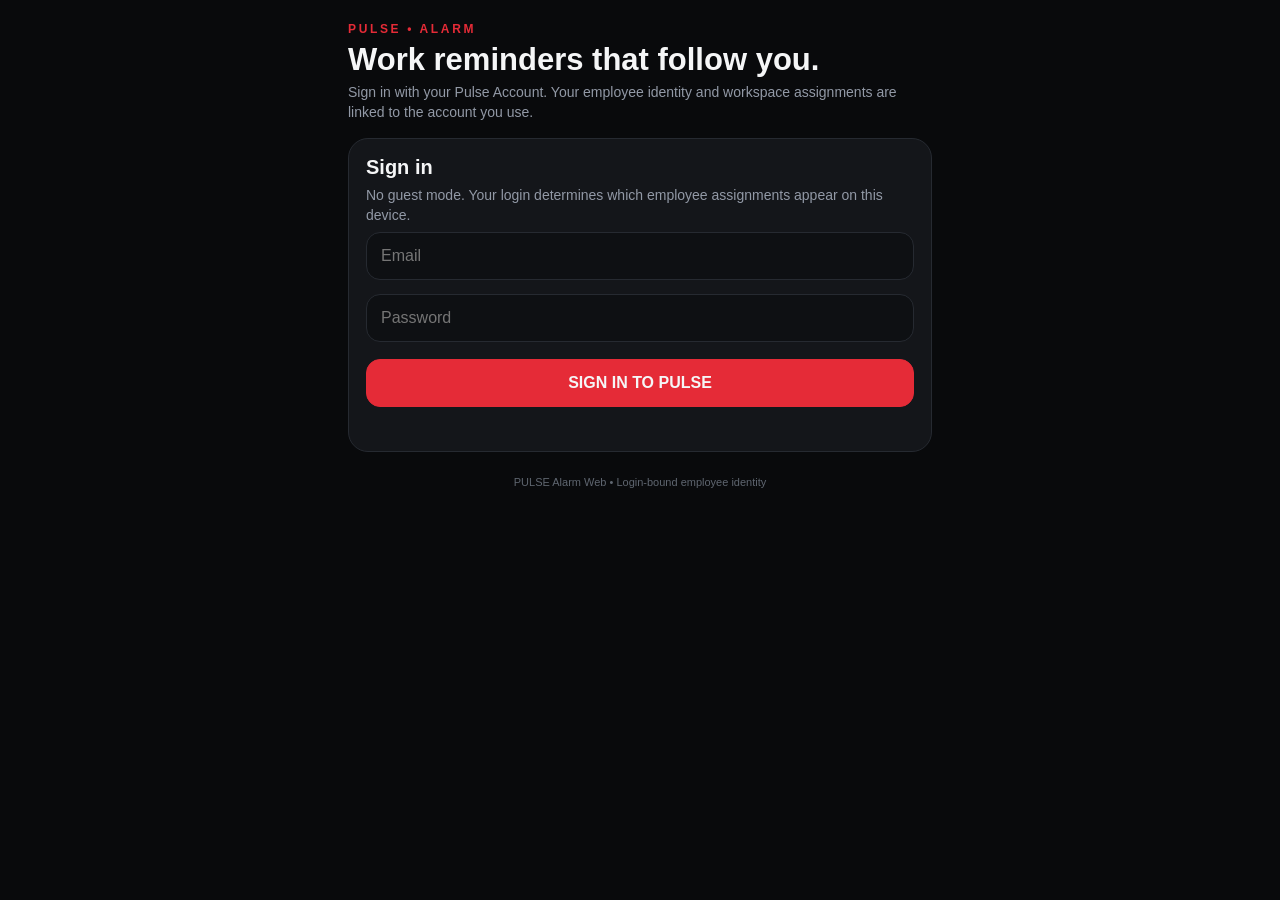
==== pulse-alarm/index.html @ f87a5e47 "Add login-bound Pulse Alarm PWA shell" ====
<!doctype html>
<html lang="en">
<head>
  <meta charset="utf-8">
  <meta name="viewport" content="width=device-width,initial-scale=1,viewport-fit=cover,user-scalable=no">
  <meta name="theme-color" content="#090a0c">
  <meta name="apple-mobile-web-app-capable" content="yes">
  <meta name="apple-mobile-web-app-status-bar-style" content="black-translucent">
  <meta name="apple-mobile-web-app-title" content="Pulse Alarm">
  <title>Pulse Alarm</title>
  <link rel="manifest" href="./manifest.webmanifest">
  <link rel="icon" href="./icon.svg" type="image/svg+xml">
  <style>
    :root{color-scheme:dark;--bg:#090a0c;--card:#14161a;--line:#262a31;--fg:#f5f6f7;--muted:#9299a6;--red:#e52b37;--green:#33c06f}
    *{box-sizing:border-box}body{margin:0;background:var(--bg);color:var(--fg);font-family:-apple-system,BlinkMacSystemFont,"SF Pro Display","Segoe UI",sans-serif;min-height:100dvh}button,input{font:inherit}.shell{max-width:620px;margin:0 auto;padding:max(22px,env(safe-area-inset-top)) 18px max(30px,env(safe-area-inset-bottom))}.brand{font-size:12px;letter-spacing:.22em;color:var(--red);font-weight:800}.title{font-size:31px;font-weight:850;margin:6px 0 4px}.sub{color:var(--muted);font-size:14px;line-height:1.45}.card{background:var(--card);border:1px solid var(--line);border-radius:20px;padding:17px;margin-top:15px}.field{width:100%;background:#0e1013;border:1px solid var(--line);color:var(--fg);padding:14px;border-radius:14px;margin:7px 0;outline:none}.field:focus{border-color:#555d6b}.btn{width:100%;border:1px solid var(--line);border-radius:14px;padding:14px;font-weight:800;background:#1b1e23;color:var(--fg);margin-top:10px}.btn.primary{background:var(--red);border-color:var(--red)}.btn.ghost{background:transparent}.row{display:flex;gap:9px}.row .btn{flex:1}.hidden{display:none!important}.identity{display:flex;align-items:center;gap:12px}.avatar{width:44px;height:44px;border-radius:14px;background:#242830;display:grid;place-items:center;font-weight:900;color:var(--red)}.name{font-weight:850;font-size:18px}.meta{color:var(--muted);font-size:12px;margin-top:3px}.pill{display:inline-block;border:1px solid var(--line);border-radius:999px;padding:6px 9px;font-size:11px;font-weight:800;margin:8px 5px 0 0}.pill.red{border-color:#5f242a;color:#ff7d86}.sectionTitle{font-size:12px;letter-spacing:.14em;color:var(--red);font-weight:850;margin:24px 2px 8px}.assignment h3{margin:0 0 5px;font-size:17px}.assignment p{margin:0;color:var(--muted);font-size:13px;line-height:1.45}.assignment .due{margin-top:10px;font-size:12px;font-weight:800}.empty{text-align:center;color:var(--muted);padding:28px 10px}.status{font-size:12px;color:var(--muted);min-height:18px;margin-top:9px}.install{border-left:3px solid var(--red)}.topbar{display:flex;align-items:flex-start;justify-content:space-between;gap:12px}.smallBtn{border:1px solid var(--line);background:transparent;color:var(--fg);padding:9px 11px;border-radius:12px;font-weight:800;font-size:12px}.dot{width:8px;height:8px;border-radius:50%;background:var(--green);display:inline-block;margin-right:6px}.warn{color:#ffbd59}.joinGrid{display:grid;gap:7px}.footer{color:#5f6670;font-size:11px;text-align:center;margin-top:24px}
  </style>
</head>
<body>
  <main class="shell">
    <div class="brand">PULSE • ALARM</div>
    <div class="title">Work reminders that follow you.</div>
    <div class="sub" id="heroSub">Sign in with your Pulse Account. Your employee identity and workspace assignments are linked to the account you use.</div>

    <section id="loginView" class="card">
      <div style="font-weight:850;font-size:20px;margin-bottom:6px">Sign in</div>
      <div class="sub">No guest mode. Your login determines which employee assignments appear on this device.</div>
      <form id="loginForm">
        <input class="field" id="email" type="email" autocomplete="username" placeholder="Email" required>
        <input class="field" id="password" type="password" autocomplete="current-password" placeholder="Password" required>
        <button class="btn primary" id="loginBtn" type="submit">SIGN IN TO PULSE</button>
      </form>
      <div class="status" id="loginStatus"></div>
    </section>

    <section id="appView" class="hidden">
      <div class="card">
        <div class="topbar">
          <div class="identity">
            <div class="avatar" id="avatar">P</div>
            <div><div class="name" id="displayName">Pulse User</div><div class="meta" id="accountMeta"></div></div>
          </div>
          <button class="smallBtn" id="logoutBtn">SIGN OUT</button>
        </div>
        <div id="workspacePills"></div>
        <div class="status"><span class="dot"></span><span id="syncStatus">Account connected</span></div>
      </div>

      <div id="installCard" class="card install hidden">
        <div style="font-weight:850">Install on iPhone</div>
        <div class="sub" style="margin-top:4px">In Safari: Share → Add to Home Screen → Add. Open Pulse Alarm from the new Home Screen icon.</div>
      </div>

      <div id="joinCard" class="card hidden">
        <div style="font-weight:850">Connect to RS8 Workspace</div>
        <div class="sub">Your account is signed in but is not yet attached to a workspace.</div>
        <div class="joinGrid" style="margin-top:10px">
          <input class="field" id="inviteCode" placeholder="Workspace invite code">
          <input class="field" id="mentionHandle" placeholder="Workspace @handle">
          <input class="field" id="jobTitle" placeholder="Job title">
          <input class="field" id="department" placeholder="Department">
          <button class="btn primary" id="joinBtn">JOIN WORKSPACE</button>
        </div>
        <div class="status" id="joinStatus"></div>
      </div>

      <div class="sectionTitle">MY ASSIGNED ALARMS / TASKS</div>
      <div class="row"><button class="btn ghost" id="refreshBtn">REFRESH</button></div>
      <div id="assignmentList"></div>
    </section>

    <div class="footer">PULSE Alarm Web • Login-bound employee identity</div>
  </main>

<script>
const SB_URL='https://aviglyievilmbqxtjzsr.supabase.co';
const SB_KEY='sb_publishable_2qfJSsd5jInntnakB01B5Q_3kudbcAa';
const SESSION_KEY='pulse.web.session.v1';
let session=null, context=null, refreshTimer=null;
const $=id=>document.getElementById(id);
const esc=s=>String(s??'').replace(/[&<>'"]/g,c=>({'&':'&amp;','<':'&lt;','>':'&gt;',"'":'&#39;','"':'&quot;'}[c]));

function loadSession(){try{session=JSON.parse(localStorage.getItem(SESSION_KEY)||'null')}catch{session=null}}
function saveSession(s){session=s; if(s)localStorage.setItem(SESSION_KEY,JSON.stringify(s)); else localStorage.removeItem(SESSION_KEY)}
async function jsonFetch(url,options={}){const r=await fetch(url,options);let body={};try{body=await r.json()}catch{}if(!r.ok)throw new Error(body.msg||body.message||body.error_description||'Request failed');return body}
async function authFetch(path,body){if(!session?.access_token)throw new Error('Please sign in again');try{return await jsonFetch(SB_URL+path,{method:'POST',headers:{apikey:SB_KEY,Authorization:'Bearer '+session.access_token,'Content-Type':'application/json'},body:JSON.stringify(body||{})})}catch(e){if(session?.refresh_token){await refreshSession();return await jsonFetch(SB_URL+path,{method:'POST',headers:{apikey:SB_KEY,Authorization:'Bearer '+session.access_token,'Content-Type':'application/json'},body:JSON.stringify(body||{})})}throw e}}
async function refreshSession(){if(!session?.refresh_token)throw new Error('Session expired');const n=await jsonFetch(SB_URL+'/auth/v1/token?grant_type=refresh_token',{method:'POST',headers:{apikey:SB_KEY,'Content-Type':'application/json'},body:JSON.stringify({refresh_token:session.refresh_token})});saveSession({...session,...n,refresh_token:n.refresh_token||session.refresh_token})}

async function signIn(email,password){const s=await jsonFetch(SB_URL+'/auth/v1/token?grant_type=password',{method:'POST',headers:{apikey:SB_KEY,'Content-Type':'application/json'},body:JSON.stringify({email:email.trim(),password})});saveSession(s);await loadApp()}
function signOut(){saveSession(null);context=null;clearInterval(refreshTimer);$('appView').classList.add('hidden');$('loginView').classList.remove('hidden');$('password').value='';$('loginStatus').textContent='Signed out';}

async function loadApp(){
  $('loginView').classList.add('hidden');$('appView').classList.remove('hidden');
  $('syncStatus').textContent='Syncing account…';
  context=await authFetch('/rest/v1/rpc/pulse_account_context',{});
  renderIdentity(); await loadAssignments();
  $('syncStatus').textContent='Account connected • '+new Date().toLocaleTimeString([],{hour:'2-digit',minute:'2-digit'});
  if(refreshTimer)clearInterval(refreshTimer); refreshTimer=setInterval(()=>{if(!document.hidden)loadAssignments().catch(()=>{})},60000);
}
function renderIdentity(){
  const p=context?.profile||{}; const ws=Array.isArray(context?.workspaces)?context.workspaces:[];
  const name=p.display_name||session?.user?.email||'Pulse User'; const handle=p.mention_handle?('@'+p.mention_handle):'';
  $('displayName').textContent=name; $('avatar').textContent=(name.trim()[0]||'P').toUpperCase();
  $('accountMeta').textContent=[session?.user?.email,handle].filter(Boolean).join(' • ');
  $('workspacePills').innerHTML=ws.map(w=>`<span class="pill red">${esc(w.workspace_name||'Workspace')}</span><span class="pill">${esc((w.role||'member').toUpperCase())} • @${esc(w.mention_handle||p.mention_handle||'')}</span>`).join('');
  $('joinCard').classList.toggle('hidden',ws.length>0);
  const isiOS=/iPad|iPhone|iPod/.test(navigator.userAgent); const standalone=window.matchMedia('(display-mode: standalone)').matches||navigator.standalone===true;
  $('installCard').classList.toggle('hidden',!(isiOS&&!standalone));
}

async function loadAssignments(){
  const data=await authFetch('/rest/v1/rpc/pulse_my_assignments',{}); const items=Array.isArray(data)?data:(data?.items||data?.assignments||[]);
  const el=$('assignmentList');
  if(!items.length){el.innerHTML='<div class="card empty">No active assigned alarms/tasks for this Pulse account.</div>';return}
  el.innerHTML=items.map(a=>{const due=a.due_at?new Date(a.due_at):null; const dueText=due&&!isNaN(due)?due.toLocaleString([], {weekday:'short',month:'short',day:'numeric',hour:'numeric',minute:'2-digit'}):'No due time';return `<article class="card assignment"><h3>${esc(a.title||'Assigned task')}</h3><p>${esc(a.details||'')}</p><div><span class="pill red">${esc((a.source_type||'TASK').toUpperCase())}</span><span class="pill">${esc(a.workspace_name||'Pulse Workspace')}</span><span class="pill">${esc((a.assignee_state||'pending').toUpperCase())}</span></div><div class="due">${esc(dueText)}</div><div class="meta">Assigned by ${esc(a.creator_name||'Pulse User')}</div></article>`}).join('');
}

$('loginForm').addEventListener('submit',async e=>{e.preventDefault();const b=$('loginBtn');b.disabled=true;$('loginStatus').textContent='Signing in…';try{await signIn($('email').value,$('password').value);$('loginStatus').textContent=''}catch(err){$('loginStatus').textContent=err.message}finally{b.disabled=false}});
$('logoutBtn').addEventListener('click',signOut);
$('refreshBtn').addEventListener('click',async()=>{try{$('syncStatus').textContent='Refreshing…';context=await authFetch('/rest/v1/rpc/pulse_account_context',{});renderIdentity();await loadAssignments();$('syncStatus').textContent='Updated • '+new Date().toLocaleTimeString([],{hour:'2-digit',minute:'2-digit'})}catch(e){$('syncStatus').textContent=e.message}});
$('joinBtn').addEventListener('click',async()=>{const b=$('joinBtn');b.disabled=true;$('joinStatus').textContent='Connecting…';try{await authFetch('/rest/v1/rpc/join_workspace_by_code',{p_code:$('inviteCode').value.trim(),p_mention_handle:$('mentionHandle').value.trim(),p_job_title:$('jobTitle').value.trim(),p_department:$('department').value.trim()});context=await authFetch('/rest/v1/rpc/pulse_account_context',{});renderIdentity();await loadAssignments();$('joinStatus').textContent='Workspace connected'}catch(e){$('joinStatus').textContent=e.message}finally{b.disabled=false}});

document.addEventListener('visibilitychange',()=>{if(!document.hidden&&session?.access_token)loadAssignments().catch(()=>{})});
if('serviceWorker' in navigator)navigator.serviceWorker.register('./sw.js').catch(()=>{});
loadSession(); if(session?.access_token){loadApp().catch(e=>{signOut();$('loginStatus').textContent=e.message})}
</script>
</body>
</html>
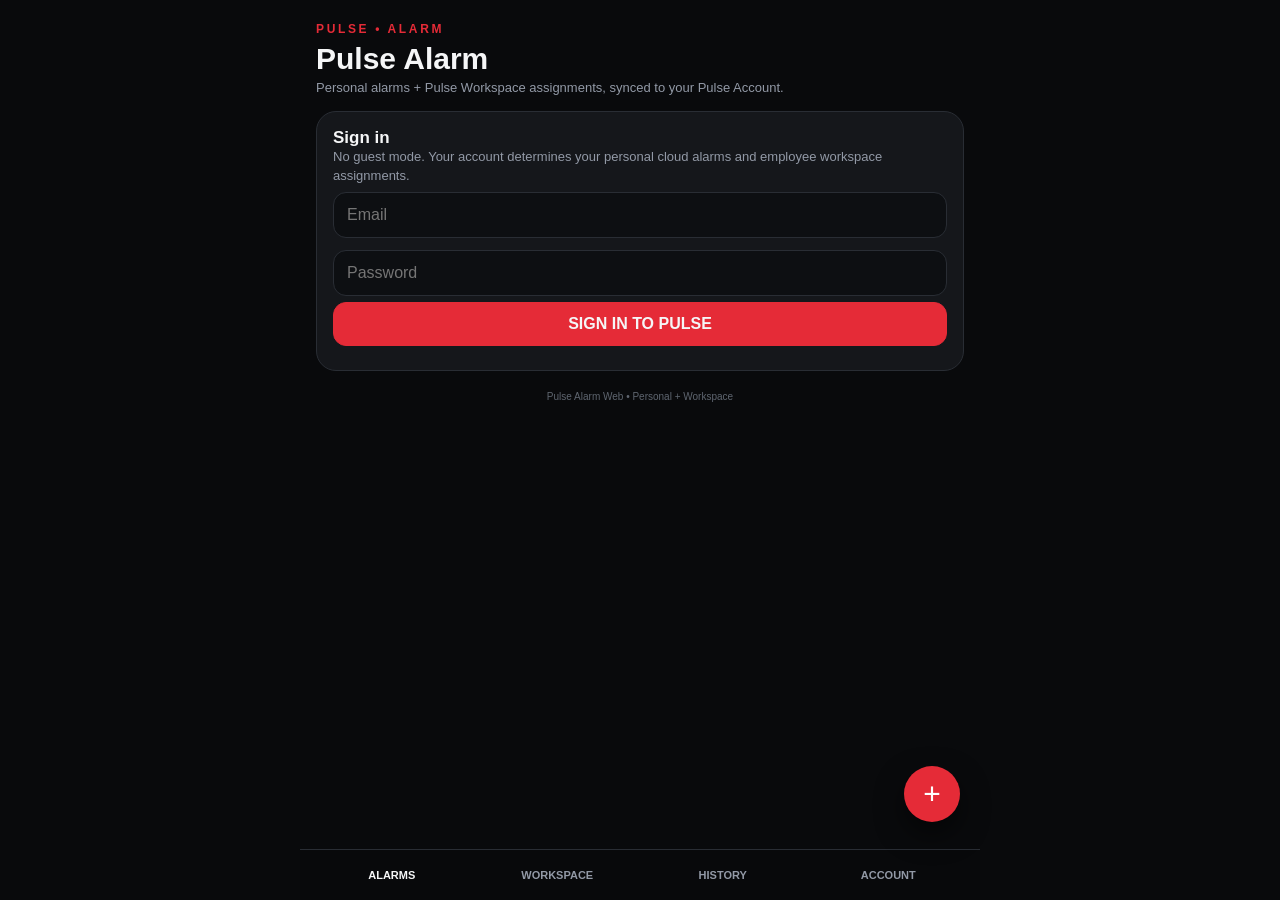
==== commit a2e00470: "Upgrade Pulse Alarm PWA to full personal and workspace alarm app" ====
--- a/pulse-alarm/index.html
+++ b/pulse-alarm/index.html
@@ -10,118 +10,125 @@
   <title>Pulse Alarm</title>
   <link rel="manifest" href="./manifest.webmanifest">
   <link rel="icon" href="./icon.svg" type="image/svg+xml">
-  <style>
-    :root{color-scheme:dark;--bg:#090a0c;--card:#14161a;--line:#262a31;--fg:#f5f6f7;--muted:#9299a6;--red:#e52b37;--green:#33c06f}
-    *{box-sizing:border-box}body{margin:0;background:var(--bg);color:var(--fg);font-family:-apple-system,BlinkMacSystemFont,"SF Pro Display","Segoe UI",sans-serif;min-height:100dvh}button,input{font:inherit}.shell{max-width:620px;margin:0 auto;padding:max(22px,env(safe-area-inset-top)) 18px max(30px,env(safe-area-inset-bottom))}.brand{font-size:12px;letter-spacing:.22em;color:var(--red);font-weight:800}.title{font-size:31px;font-weight:850;margin:6px 0 4px}.sub{color:var(--muted);font-size:14px;line-height:1.45}.card{background:var(--card);border:1px solid var(--line);border-radius:20px;padding:17px;margin-top:15px}.field{width:100%;background:#0e1013;border:1px solid var(--line);color:var(--fg);padding:14px;border-radius:14px;margin:7px 0;outline:none}.field:focus{border-color:#555d6b}.btn{width:100%;border:1px solid var(--line);border-radius:14px;padding:14px;font-weight:800;background:#1b1e23;color:var(--fg);margin-top:10px}.btn.primary{background:var(--red);border-color:var(--red)}.btn.ghost{background:transparent}.row{display:flex;gap:9px}.row .btn{flex:1}.hidden{display:none!important}.identity{display:flex;align-items:center;gap:12px}.avatar{width:44px;height:44px;border-radius:14px;background:#242830;display:grid;place-items:center;font-weight:900;color:var(--red)}.name{font-weight:850;font-size:18px}.meta{color:var(--muted);font-size:12px;margin-top:3px}.pill{display:inline-block;border:1px solid var(--line);border-radius:999px;padding:6px 9px;font-size:11px;font-weight:800;margin:8px 5px 0 0}.pill.red{border-color:#5f242a;color:#ff7d86}.sectionTitle{font-size:12px;letter-spacing:.14em;color:var(--red);font-weight:850;margin:24px 2px 8px}.assignment h3{margin:0 0 5px;font-size:17px}.assignment p{margin:0;color:var(--muted);font-size:13px;line-height:1.45}.assignment .due{margin-top:10px;font-size:12px;font-weight:800}.empty{text-align:center;color:var(--muted);padding:28px 10px}.status{font-size:12px;color:var(--muted);min-height:18px;margin-top:9px}.install{border-left:3px solid var(--red)}.topbar{display:flex;align-items:flex-start;justify-content:space-between;gap:12px}.smallBtn{border:1px solid var(--line);background:transparent;color:var(--fg);padding:9px 11px;border-radius:12px;font-weight:800;font-size:12px}.dot{width:8px;height:8px;border-radius:50%;background:var(--green);display:inline-block;margin-right:6px}.warn{color:#ffbd59}.joinGrid{display:grid;gap:7px}.footer{color:#5f6670;font-size:11px;text-align:center;margin-top:24px}
-  </style>
+  <link rel="stylesheet" href="./styles.css">
 </head>
 <body>
-  <main class="shell">
-    <div class="brand">PULSE • ALARM</div>
-    <div class="title">Work reminders that follow you.</div>
-    <div class="sub" id="heroSub">Sign in with your Pulse Account. Your employee identity and workspace assignments are linked to the account you use.</div>
+<main class="shell">
+  <div class="brand">PULSE • ALARM</div>
+  <div class="title">Pulse Alarm</div>
+  <div class="sub">Personal alarms + Pulse Workspace assignments, synced to your Pulse Account.</div>
 
-    <section id="loginView" class="card">
-      <div style="font-weight:850;font-size:20px;margin-bottom:6px">Sign in</div>
-      <div class="sub">No guest mode. Your login determines which employee assignments appear on this device.</div>
-      <form id="loginForm">
-        <input class="field" id="email" type="email" autocomplete="username" placeholder="Email" required>
-        <input class="field" id="password" type="password" autocomplete="current-password" placeholder="Password" required>
-        <button class="btn primary" id="loginBtn" type="submit">SIGN IN TO PULSE</button>
-      </form>
-      <div class="status" id="loginStatus"></div>
+  <section id="loginView" class="card">
+    <div class="alarmTitle">Sign in</div>
+    <div class="sub">No guest mode. Your account determines your personal cloud alarms and employee workspace assignments.</div>
+    <form id="loginForm">
+      <input class="field" id="email" type="email" autocomplete="username" placeholder="Email" required>
+      <input class="field" id="password" type="password" autocomplete="current-password" placeholder="Password" required>
+      <button class="btn primary full" id="loginBtn" type="submit">SIGN IN TO PULSE</button>
+    </form>
+    <div class="status" id="loginStatus"></div>
+  </section>
+
+  <section id="appView" class="hidden">
+    <div class="card compact">
+      <div class="topbar">
+        <div class="identity"><div class="avatar" id="avatar">P</div><div><div class="name" id="displayName">Pulse User</div><div class="meta" id="accountMeta"></div></div></div>
+        <button class="btn ghost" id="logoutBtn">SIGN OUT</button>
+      </div>
+      <div id="workspacePills"></div>
+      <div class="status"><span class="dot"></span><span id="syncStatus">Connected</span></div>
+    </div>
+
+    <div id="installCard" class="card install hidden">
+      <div class="alarmTitle">Install on iPhone</div>
+      <div class="sub">Safari → Share → Add to Home Screen → Open as Web App → Add.</div>
+    </div>
+
+    <section id="alarmsPage" class="tabPage">
+      <div class="sectionTitle">MY ALARMS</div>
+      <div class="card compact">
+        <div class="switchRow"><div><div class="switchLabel">iPhone Notifications</div><div class="switchHint">Allow Pulse alerts on Lock Screen and Notification Center.</div></div><button class="btn primary" id="notifyBtn">ENABLE</button></div>
+        <div class="status" id="notifyStatus"></div>
+      </div>
+      <div id="alarmList"></div>
     </section>
 
-    <section id="appView" class="hidden">
-      <div class="card">
-        <div class="topbar">
-          <div class="identity">
-            <div class="avatar" id="avatar">P</div>
-            <div><div class="name" id="displayName">Pulse User</div><div class="meta" id="accountMeta"></div></div>
-          </div>
-          <button class="smallBtn" id="logoutBtn">SIGN OUT</button>
-        </div>
-        <div id="workspacePills"></div>
-        <div class="status"><span class="dot"></span><span id="syncStatus">Account connected</span></div>
-      </div>
-
-      <div id="installCard" class="card install hidden">
-        <div style="font-weight:850">Install on iPhone</div>
-        <div class="sub" style="margin-top:4px">In Safari: Share → Add to Home Screen → Add. Open Pulse Alarm from the new Home Screen icon.</div>
-      </div>
-
+    <section id="workspacePage" class="tabPage hidden">
+      <div class="sectionTitle">PULSE WORKSPACE</div>
       <div id="joinCard" class="card hidden">
-        <div style="font-weight:850">Connect to RS8 Workspace</div>
-        <div class="sub">Your account is signed in but is not yet attached to a workspace.</div>
-        <div class="joinGrid" style="margin-top:10px">
-          <input class="field" id="inviteCode" placeholder="Workspace invite code">
-          <input class="field" id="mentionHandle" placeholder="Workspace @handle">
-          <input class="field" id="jobTitle" placeholder="Job title">
-          <input class="field" id="department" placeholder="Department">
-          <button class="btn primary" id="joinBtn">JOIN WORKSPACE</button>
-        </div>
+        <div class="alarmTitle">Connect to RS8 Workspace</div>
+        <input class="field" id="inviteCode" placeholder="Workspace invite code">
+        <input class="field" id="mentionHandle" placeholder="Workspace @handle">
+        <input class="field" id="jobTitle" placeholder="Job title">
+        <input class="field" id="department" placeholder="Department">
+        <button class="btn primary full" id="joinBtn">JOIN WORKSPACE</button>
         <div class="status" id="joinStatus"></div>
       </div>
-
-      <div class="sectionTitle">MY ASSIGNED ALARMS / TASKS</div>
-      <div class="row"><button class="btn ghost" id="refreshBtn">REFRESH</button></div>
+      <button class="btn ghost full" id="refreshBtn">REFRESH ALL</button>
       <div id="assignmentList"></div>
     </section>
 
-    <div class="footer">PULSE Alarm Web • Login-bound employee identity</div>
-  </main>
+    <section id="historyPage" class="tabPage hidden">
+      <div class="sectionTitle">ALARM HISTORY</div>
+      <div class="card" id="historyList"></div>
+    </section>
 
-<script>
-const SB_URL='https://aviglyievilmbqxtjzsr.supabase.co';
-const SB_KEY='sb_publishable_2qfJSsd5jInntnakB01B5Q_3kudbcAa';
-const SESSION_KEY='pulse.web.session.v1';
-let session=null, context=null, refreshTimer=null;
-const $=id=>document.getElementById(id);
-const esc=s=>String(s??'').replace(/[&<>'"]/g,c=>({'&':'&amp;','<':'&lt;','>':'&gt;',"'":'&#39;','"':'&quot;'}[c]));
+    <section id="accountPage" class="tabPage hidden">
+      <div class="sectionTitle">ACCOUNT & IOS NOTES</div>
+      <div class="card">
+        <div class="alarmTitle">Best possible iOS behavior</div>
+        <div class="sub" style="margin-top:8px">Pulse can create, edit, repeat, sync, snooze, dismiss and accomplish alarms. iPhone web apps can deliver notifications, but iOS still controls silent/Focus behavior; a PWA cannot force the same full-screen bypass behavior as native Android.</div>
+      </div>
+    </section>
+  </section>
 
-function loadSession(){try{session=JSON.parse(localStorage.getItem(SESSION_KEY)||'null')}catch{session=null}}
-function saveSession(s){session=s; if(s)localStorage.setItem(SESSION_KEY,JSON.stringify(s)); else localStorage.removeItem(SESSION_KEY)}
-async function jsonFetch(url,options={}){const r=await fetch(url,options);let body={};try{body=await r.json()}catch{}if(!r.ok)throw new Error(body.msg||body.message||body.error_description||'Request failed');return body}
-async function authFetch(path,body){if(!session?.access_token)throw new Error('Please sign in again');try{return await jsonFetch(SB_URL+path,{method:'POST',headers:{apikey:SB_KEY,Authorization:'Bearer '+session.access_token,'Content-Type':'application/json'},body:JSON.stringify(body||{})})}catch(e){if(session?.refresh_token){await refreshSession();return await jsonFetch(SB_URL+path,{method:'POST',headers:{apikey:SB_KEY,Authorization:'Bearer '+session.access_token,'Content-Type':'application/json'},body:JSON.stringify(body||{})})}throw e}}
-async function refreshSession(){if(!session?.refresh_token)throw new Error('Session expired');const n=await jsonFetch(SB_URL+'/auth/v1/token?grant_type=refresh_token',{method:'POST',headers:{apikey:SB_KEY,'Content-Type':'application/json'},body:JSON.stringify({refresh_token:session.refresh_token})});saveSession({...session,...n,refresh_token:n.refresh_token||session.refresh_token})}
+  <div class="footer">Pulse Alarm Web • Personal + Workspace</div>
+</main>
 
-async function signIn(email,password){const s=await jsonFetch(SB_URL+'/auth/v1/token?grant_type=password',{method:'POST',headers:{apikey:SB_KEY,'Content-Type':'application/json'},body:JSON.stringify({email:email.trim(),password})});saveSession(s);await loadApp()}
-function signOut(){saveSession(null);context=null;clearInterval(refreshTimer);$('appView').classList.add('hidden');$('loginView').classList.remove('hidden');$('password').value='';$('loginStatus').textContent='Signed out';}
+<button id="addAlarmBtn" class="fab">+</button>
+<nav class="nav" id="bottomNav">
+  <button data-tab="alarms" class="active">ALARMS</button>
+  <button data-tab="workspace">WORKSPACE</button>
+  <button data-tab="history">HISTORY</button>
+  <button data-tab="account">ACCOUNT</button>
+</nav>
 
-async function loadApp(){
-  $('loginView').classList.add('hidden');$('appView').classList.remove('hidden');
-  $('syncStatus').textContent='Syncing account…';
-  context=await authFetch('/rest/v1/rpc/pulse_account_context',{});
-  renderIdentity(); await loadAssignments();
-  $('syncStatus').textContent='Account connected • '+new Date().toLocaleTimeString([],{hour:'2-digit',minute:'2-digit'});
-  if(refreshTimer)clearInterval(refreshTimer); refreshTimer=setInterval(()=>{if(!document.hidden)loadAssignments().catch(()=>{})},60000);
-}
-function renderIdentity(){
-  const p=context?.profile||{}; const ws=Array.isArray(context?.workspaces)?context.workspaces:[];
-  const name=p.display_name||session?.user?.email||'Pulse User'; const handle=p.mention_handle?('@'+p.mention_handle):'';
-  $('displayName').textContent=name; $('avatar').textContent=(name.trim()[0]||'P').toUpperCase();
-  $('accountMeta').textContent=[session?.user?.email,handle].filter(Boolean).join(' • ');
-  $('workspacePills').innerHTML=ws.map(w=>`<span class="pill red">${esc(w.workspace_name||'Workspace')}</span><span class="pill">${esc((w.role||'member').toUpperCase())} • @${esc(w.mention_handle||p.mention_handle||'')}</span>`).join('');
-  $('joinCard').classList.toggle('hidden',ws.length>0);
-  const isiOS=/iPad|iPhone|iPod/.test(navigator.userAgent); const standalone=window.matchMedia('(display-mode: standalone)').matches||navigator.standalone===true;
-  $('installCard').classList.toggle('hidden',!(isiOS&&!standalone));
-}
+<div id="editor" class="sheet hidden">
+  <div class="sheetBody">
+    <div class="sheetHead"><div class="sheetTitle">Alarm</div><button class="btn ghost" id="closeEditorBtn">CLOSE</button></div>
+    <input type="hidden" id="editId">
+    <input class="field" id="alarmTitleInput" placeholder="Reminder Title">
+    <textarea class="field textarea" id="alarmDetailsInput" placeholder="Reminder Details"></textarea>
+    <input class="field" id="alarmTimeInput" type="time">
+    <div class="sectionTitle">REPEAT</div>
+    <div class="dayRow">
+      <button class="day">M</button><button class="day">T</button><button class="day">W</button><button class="day">T</button><button class="day">F</button><button class="day">S</button><button class="day">S</button>
+    </div>
+    <input class="field" id="alarmCategoryInput" placeholder="Category" value="General">
+    <select class="field" id="soundInput"><option>Default</option><option>Soft</option><option>Critical</option></select>
+    <div class="card compact">
+      <div class="switchRow"><div><div class="switchLabel">Important</div><div class="switchHint">Requires deliberate action inside Pulse.</div></div><input class="toggle" id="importantInput" type="checkbox"></div>
+      <div class="switchRow"><div><div class="switchLabel">Vibrate</div><div class="switchHint">Uses vibration when supported by iOS/browser.</div></div><input class="toggle" id="vibrateInput" type="checkbox" checked></div>
+      <div class="switchRow"><div><div class="switchLabel">Bypass Silent / Focus</div><div class="switchHint">Saved for cross-device parity. iOS PWA cannot guarantee this.</div></div><input class="toggle" id="bypassInput" type="checkbox"></div>
+    </div>
+    <button class="btn primary full" id="saveAlarmBtn">SAVE ALARM</button>
+    <button class="btn danger full hidden" id="deleteAlarmBtn" style="margin-top:8px">DELETE ALARM</button>
+  </div>
+</div>
 
-async function loadAssignments(){
-  const data=await authFetch('/rest/v1/rpc/pulse_my_assignments',{}); const items=Array.isArray(data)?data:(data?.items||data?.assignments||[]);
-  const el=$('assignmentList');
-  if(!items.length){el.innerHTML='<div class="card empty">No active assigned alarms/tasks for this Pulse account.</div>';return}
-  el.innerHTML=items.map(a=>{const due=a.due_at?new Date(a.due_at):null; const dueText=due&&!isNaN(due)?due.toLocaleString([], {weekday:'short',month:'short',day:'numeric',hour:'numeric',minute:'2-digit'}):'No due time';return `<article class="card assignment"><h3>${esc(a.title||'Assigned task')}</h3><p>${esc(a.details||'')}</p><div><span class="pill red">${esc((a.source_type||'TASK').toUpperCase())}</span><span class="pill">${esc(a.workspace_name||'Pulse Workspace')}</span><span class="pill">${esc((a.assignee_state||'pending').toUpperCase())}</span></div><div class="due">${esc(dueText)}</div><div class="meta">Assigned by ${esc(a.creator_name||'Pulse User')}</div></article>`}).join('');
-}
+<div id="ringScreen" class="ring hidden">
+  <div class="ringBrand">PULSE • ALARM NOW</div>
+  <div class="ringCenter"><div class="ringTitle" id="ringTitle">REMINDER</div><div class="ringTime" id="ringTime">08:30</div><div class="ringDetails" id="ringDetails"></div></div>
+  <div>
+    <div class="actionGrid"><button class="btn" id="s10">10 MIN</button><button class="btn" id="s30">30 MIN</button><button class="btn" id="sCustom">CUSTOM</button></div>
+    <div class="two" style="margin-top:8px"><button class="btn primary" id="doneBtn">DONE</button><button class="btn" id="accomplishBtn">ACCOMPLISH</button></div>
+    <div class="warning" style="margin-top:10px">DONE dismisses this occurrence. ACCOMPLISH turns the personal recurring alarm off.</div>
+  </div>
+</div>
 
-$('loginForm').addEventListener('submit',async e=>{e.preventDefault();const b=$('loginBtn');b.disabled=true;$('loginStatus').textContent='Signing in…';try{await signIn($('email').value,$('password').value);$('loginStatus').textContent=''}catch(err){$('loginStatus').textContent=err.message}finally{b.disabled=false}});
-$('logoutBtn').addEventListener('click',signOut);
-$('refreshBtn').addEventListener('click',async()=>{try{$('syncStatus').textContent='Refreshing…';context=await authFetch('/rest/v1/rpc/pulse_account_context',{});renderIdentity();await loadAssignments();$('syncStatus').textContent='Updated • '+new Date().toLocaleTimeString([],{hour:'2-digit',minute:'2-digit'})}catch(e){$('syncStatus').textContent=e.message}});
-$('joinBtn').addEventListener('click',async()=>{const b=$('joinBtn');b.disabled=true;$('joinStatus').textContent='Connecting…';try{await authFetch('/rest/v1/rpc/join_workspace_by_code',{p_code:$('inviteCode').value.trim(),p_mention_handle:$('mentionHandle').value.trim(),p_job_title:$('jobTitle').value.trim(),p_department:$('department').value.trim()});context=await authFetch('/rest/v1/rpc/pulse_account_context',{});renderIdentity();await loadAssignments();$('joinStatus').textContent='Workspace connected'}catch(e){$('joinStatus').textContent=e.message}finally{b.disabled=false}});
-
-document.addEventListener('visibilitychange',()=>{if(!document.hidden&&session?.access_token)loadAssignments().catch(()=>{})});
-if('serviceWorker' in navigator)navigator.serviceWorker.register('./sw.js').catch(()=>{});
-loadSession(); if(session?.access_token){loadApp().catch(e=>{signOut();$('loginStatus').textContent=e.message})}
-</script>
+<script src="./core.js"></script>
+<script src="./alarms.js"></script>
+<script src="./workspace.js"></script>
+<script src="./ui.js"></script>
 </body>
 </html>
--- a/pulse-alarm/styles.css
+++ b/pulse-alarm/styles.css
@@ -0,0 +1 @@
+:root{color-scheme:dark;--bg:#090a0c;--card:#15171b;--card2:#101216;--line:#292d34;--fg:#f5f6f7;--muted:#9299a6;--red:#e52b37;--red2:#ff6973;--green:#35c777;--amber:#ffbd59}*{box-sizing:border-box}body{margin:0;background:var(--bg);color:var(--fg);font-family:-apple-system,BlinkMacSystemFont,"SF Pro Display","Segoe UI",sans-serif;min-height:100dvh}button,input,textarea,select{font:inherit}.shell{max-width:680px;margin:0 auto;padding:max(22px,env(safe-area-inset-top)) 16px calc(92px + env(safe-area-inset-bottom))}.brand{font-size:12px;letter-spacing:.22em;color:var(--red);font-weight:900}.title{font-size:30px;font-weight:900;margin:6px 0 3px}.sub{color:var(--muted);font-size:13px;line-height:1.45}.card{background:var(--card);border:1px solid var(--line);border-radius:20px;padding:16px;margin-top:13px}.card.compact{padding:13px}.field{width:100%;background:#0d0f12;border:1px solid var(--line);color:var(--fg);padding:13px;border-radius:13px;margin:6px 0;outline:none}.field:focus{border-color:#5f6672}.textarea{min-height:92px;resize:vertical}.btn{border:1px solid var(--line);border-radius:13px;padding:12px 14px;font-weight:850;background:#1c1f24;color:var(--fg)}.btn.primary{background:var(--red);border-color:var(--red)}.btn.ghost{background:transparent}.btn.danger{border-color:#6f252b;color:#ff8990}.btn:disabled{opacity:.5}.full{width:100%}.row{display:flex;gap:8px;align-items:center}.row>*{flex:1}.hidden{display:none!important}.topbar{display:flex;align-items:flex-start;justify-content:space-between;gap:12px}.identity{display:flex;align-items:center;gap:11px}.avatar{width:44px;height:44px;border-radius:14px;background:#242830;display:grid;place-items:center;font-weight:900;color:var(--red)}.name{font-weight:900;font-size:17px}.meta{color:var(--muted);font-size:12px}.pill{display:inline-block;border:1px solid var(--line);border-radius:999px;padding:5px 8px;font-size:10px;font-weight:850;margin:7px 4px 0 0}.pill.red{border-color:#67272e;color:#ff858d}.pill.green{border-color:#245838;color:#76e39d}.pill.amber{border-color:#66512f;color:#ffd489}.sectionTitle{font-size:11px;letter-spacing:.14em;color:var(--red);font-weight:900;margin:22px 2px 8px}.empty{text-align:center;color:var(--muted);padding:26px 10px}.status{font-size:12px;color:var(--muted);margin-top:8px}.dot{width:8px;height:8px;border-radius:50%;background:var(--green);display:inline-block;margin-right:6px}.install{border-left:3px solid var(--red)}.nav{position:fixed;left:50%;bottom:0;transform:translateX(-50%);width:min(680px,100%);display:grid;grid-template-columns:repeat(4,1fr);gap:6px;padding:10px 12px calc(10px + env(safe-area-inset-bottom));background:rgba(9,10,12,.95);backdrop-filter:blur(18px);border-top:1px solid var(--line);z-index:20}.nav button{border:0;background:transparent;color:var(--muted);padding:9px 4px;font-size:11px;font-weight:850}.nav button.active{color:var(--fg)}.nav .plus{background:var(--red);color:#fff;border-radius:13px}.alarm{display:grid;grid-template-columns:1fr auto;gap:12px;align-items:center}.alarmTitle{font-weight:900;font-size:17px}.alarmTime{font-size:28px;font-weight:900;letter-spacing:-.02em}.alarmDetails{color:var(--muted);font-size:12px;margin-top:3px}.toggle{appearance:none;width:47px;height:28px;border-radius:999px;background:#333842;position:relative;transition:.2s}.toggle:after{content:"";position:absolute;width:22px;height:22px;border-radius:50%;background:#fff;left:3px;top:3px;transition:.2s}.toggle:checked{background:var(--red)}.toggle:checked:after{left:22px}.dayRow{display:grid;grid-template-columns:repeat(7,1fr);gap:5px;margin:8px 0}.day{border:1px solid var(--line);background:transparent;color:var(--muted);border-radius:999px;padding:9px 0;font-weight:850;font-size:11px}.day.on{background:var(--red);border-color:var(--red);color:white}.switchRow{display:flex;align-items:center;justify-content:space-between;gap:12px;padding:9px 0;border-bottom:1px solid #20242a}.switchRow:last-child{border-bottom:0}.switchLabel{font-weight:800}.switchHint{font-size:11px;color:var(--muted);margin-top:2px}.sheet{position:fixed;inset:0;background:rgba(0,0,0,.65);display:grid;align-items:end;z-index:40}.sheetBody{background:var(--bg);border:1px solid var(--line);border-radius:24px 24px 0 0;padding:18px 16px calc(24px + env(safe-area-inset-bottom));max-height:92dvh;overflow:auto}.sheetHead{display:flex;justify-content:space-between;align-items:center}.sheetTitle{font-size:20px;font-weight:900}.ring{position:fixed;inset:0;background:#060708;z-index:60;display:flex;flex-direction:column;justify-content:space-between;padding:max(34px,env(safe-area-inset-top)) 20px max(28px,env(safe-area-inset-bottom));text-align:center}.ringCenter{margin:auto 0}.ringBrand{color:var(--red);font-size:12px;font-weight:900;letter-spacing:.18em}.ringTitle{font-size:38px;font-weight:950;margin:18px 0 8px}.ringTime{font-size:34px;font-weight:900}.ringDetails{color:var(--muted);font-size:17px;line-height:1.4;margin-top:10px}.actionGrid{display:grid;grid-template-columns:repeat(3,1fr);gap:8px}.actionGrid .btn{padding:13px 6px}.two{display:grid;grid-template-columns:1fr 1fr;gap:8px}.warning{color:var(--amber);font-size:11px;line-height:1.4}.historyItem{padding:11px 0;border-bottom:1px solid #22262c}.historyItem:last-child{border-bottom:0}.footer{color:#5f6670;font-size:10px;text-align:center;margin-top:20px}.fab{position:fixed;right:max(20px,calc((100vw - 680px)/2 + 20px));bottom:calc(78px + env(safe-area-inset-bottom));width:56px;height:56px;border:0;border-radius:50%;background:var(--red);color:#fff;font-size:30px;font-weight:300;box-shadow:0 12px 28px #0008;z-index:25}
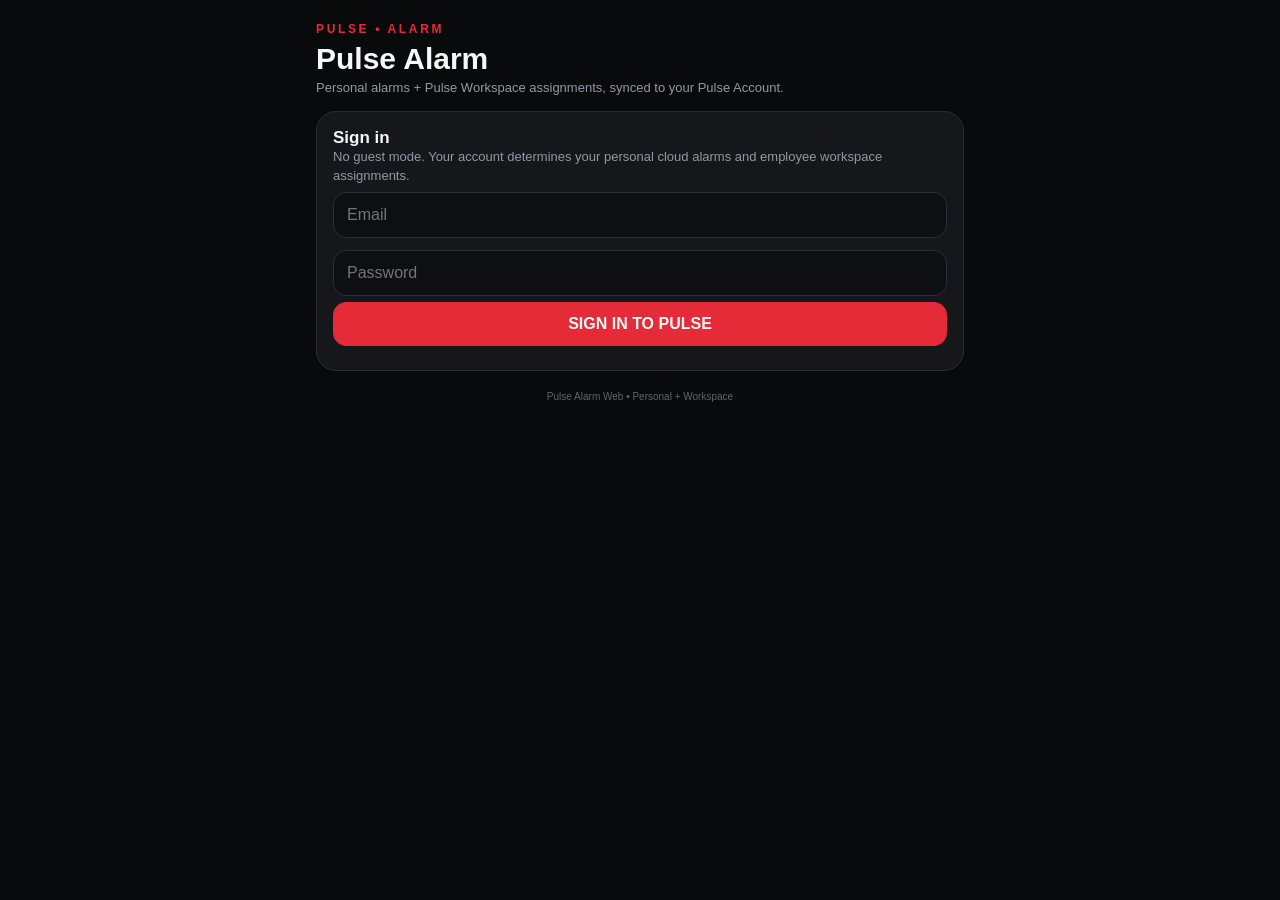
==== commit 4d04f79d: "Wire full Pulse Alarm PWA UI to Web Push and verification" ====
--- a/pulse-alarm/index.html
+++ b/pulse-alarm/index.html
@@ -47,7 +47,7 @@
     <section id="alarmsPage" class="tabPage">
       <div class="sectionTitle">MY ALARMS</div>
       <div class="card compact">
-        <div class="switchRow"><div><div class="switchLabel">iPhone Notifications</div><div class="switchHint">Allow Pulse alerts on Lock Screen and Notification Center.</div></div><button class="btn primary" id="notifyBtn">ENABLE</button></div>
+        <div class="switchRow"><div><div class="switchLabel">iPhone Background Notifications</div><div class="switchHint">Install Pulse to Home Screen first, then enable this for Lock Screen / Notification Center alerts even when Pulse is not open.</div></div><button class="btn primary" id="notifyBtn">ENABLE</button></div>
         <div class="status" id="notifyStatus"></div>
       </div>
       <div id="alarmList"></div>
@@ -65,6 +65,7 @@
         <div class="status" id="joinStatus"></div>
       </div>
       <button class="btn ghost full" id="refreshBtn">REFRESH ALL</button>
+      <div id="verificationList"></div>
       <div id="assignmentList"></div>
     </section>
 
@@ -77,7 +78,7 @@
       <div class="sectionTitle">ACCOUNT & IOS NOTES</div>
       <div class="card">
         <div class="alarmTitle">Best possible iOS behavior</div>
-        <div class="sub" style="margin-top:8px">Pulse can create, edit, repeat, sync, snooze, dismiss and accomplish alarms. iPhone web apps can deliver notifications, but iOS still controls silent/Focus behavior; a PWA cannot force the same full-screen bypass behavior as native Android.</div>
+        <div class="sub" style="margin-top:8px">Pulse supports create/edit/repeat/cloud sync, personal alarm actions, managed team alarms, manager verification, background Web Push, snooze and accomplishment workflows. iOS still controls silent/Focus and notification presentation, so a PWA cannot guarantee Android-style full-screen bypass behavior.</div>
       </div>
     </section>
   </section>
@@ -107,7 +108,7 @@
     <input class="field" id="alarmCategoryInput" placeholder="Category" value="General">
     <select class="field" id="soundInput"><option>Default</option><option>Soft</option><option>Critical</option></select>
     <div class="card compact">
-      <div class="switchRow"><div><div class="switchLabel">Important</div><div class="switchHint">Requires deliberate action inside Pulse.</div></div><input class="toggle" id="importantInput" type="checkbox"></div>
+      <div class="switchRow"><div><div class="switchLabel">Important</div><div class="switchHint">Requires deliberate 2-second hold inside Pulse.</div></div><input class="toggle" id="importantInput" type="checkbox"></div>
       <div class="switchRow"><div><div class="switchLabel">Vibrate</div><div class="switchHint">Uses vibration when supported by iOS/browser.</div></div><input class="toggle" id="vibrateInput" type="checkbox" checked></div>
       <div class="switchRow"><div><div class="switchLabel">Bypass Silent / Focus</div><div class="switchHint">Saved for cross-device parity. iOS PWA cannot guarantee this.</div></div><input class="toggle" id="bypassInput" type="checkbox"></div>
     </div>
@@ -127,6 +128,7 @@
 </div>
 
 <script src="./core.js"></script>
+<script src="./push.js"></script>
 <script src="./alarms.js"></script>
 <script src="./workspace.js"></script>
 <script src="./ui.js"></script>
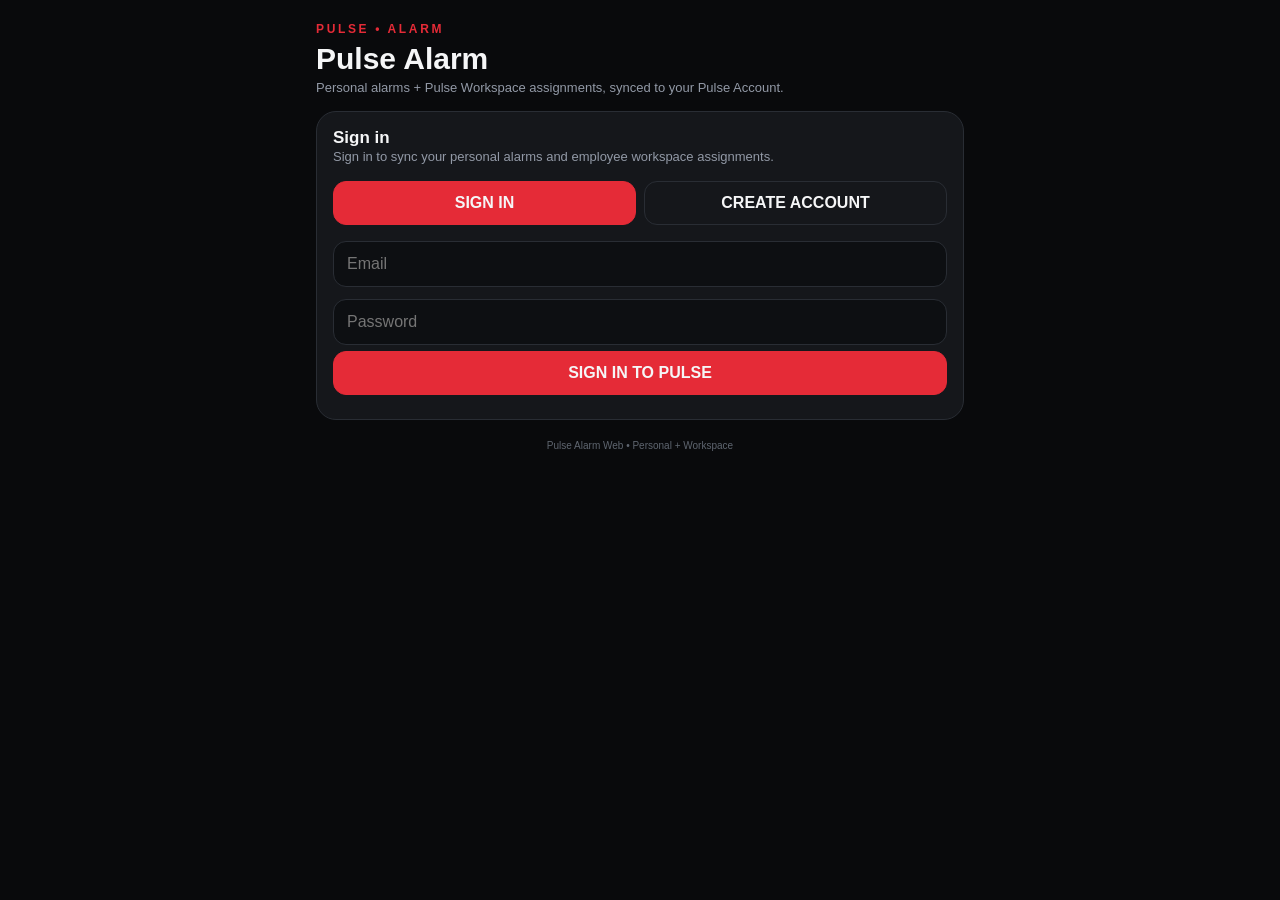
==== commit 13dad33e: "Add Create Account beside Sign In" ====
--- a/pulse-alarm/index.html
+++ b/pulse-alarm/index.html
@@ -19,37 +19,35 @@
   <div class="sub">Personal alarms + Pulse Workspace assignments, synced to your Pulse Account.</div>
 
   <section id="loginView" class="card">
-    <div class="alarmTitle">Sign in</div>
-    <div class="sub">No guest mode. Your account determines your personal cloud alarms and employee workspace assignments.</div>
-    <form id="loginForm">
+    <div class="alarmTitle" id="authTitle">Sign in</div>
+    <div class="sub" id="authHint">Sign in to sync your personal alarms and employee workspace assignments.</div>
+
+    <div class="two" style="margin-top:14px">
+      <button class="btn primary" id="showSignInBtn" type="button">SIGN IN</button>
+      <button class="btn ghost" id="showCreateBtn" type="button">CREATE ACCOUNT</button>
+    </div>
+
+    <form id="loginForm" style="margin-top:10px">
       <input class="field" id="email" type="email" autocomplete="username" placeholder="Email" required>
       <input class="field" id="password" type="password" autocomplete="current-password" placeholder="Password" required>
       <button class="btn primary full" id="loginBtn" type="submit">SIGN IN TO PULSE</button>
+    </form>
+
+    <form id="createAccountForm" class="hidden" style="margin-top:10px">
+      <input class="field" id="createDisplayName" autocomplete="name" placeholder="Full Name" required>
+      <input class="field" id="createHandle" autocomplete="off" placeholder="Pulse @handle (example: juan.delacruz)" required>
+      <input class="field" id="createEmail" type="email" autocomplete="email" placeholder="Email" required>
+      <input class="field" id="createPassword" type="password" autocomplete="new-password" placeholder="Password" minlength="6" required>
+      <input class="field" id="createPasswordConfirm" type="password" autocomplete="new-password" placeholder="Confirm Password" minlength="6" required>
+      <button class="btn primary full" id="createAccountBtn" type="submit">CREATE PULSE ACCOUNT</button>
+      <div class="sub" style="margin-top:10px">After account creation, you can connect to the RS8 Workspace from the Workspace tab so the account can receive employee-tagged alarms/tasks.</div>
     </form>
     <div class="status" id="loginStatus"></div>
   </section>
 
   <section id="appView" class="hidden">
-    <div class="card compact">
-      <div class="topbar">
-        <div class="identity"><div class="avatar" id="avatar">P</div><div><div class="name" id="displayName">Pulse User</div><div class="meta" id="accountMeta"></div></div></div>
-        <button class="btn ghost" id="logoutBtn">SIGN OUT</button>
-      </div>
-      <div id="workspacePills"></div>
-      <div class="status"><span class="dot"></span><span id="syncStatus">Connected</span></div>
-    </div>
-
-    <div id="installCard" class="card install hidden">
-      <div class="alarmTitle">Install on iPhone</div>
-      <div class="sub">Safari → Share → Add to Home Screen → Open as Web App → Add.</div>
-    </div>
-
     <section id="alarmsPage" class="tabPage">
       <div class="sectionTitle">MY ALARMS</div>
-      <div class="card compact">
-        <div class="switchRow"><div><div class="switchLabel">iPhone Background Notifications</div><div class="switchHint">Install Pulse to Home Screen first, then enable this for Lock Screen / Notification Center alerts even when Pulse is not open.</div></div><button class="btn primary" id="notifyBtn">ENABLE</button></div>
-        <div class="status" id="notifyStatus"></div>
-      </div>
       <div id="alarmList"></div>
     </section>
 
@@ -74,8 +72,36 @@
       <div class="card" id="historyList"></div>
     </section>
 
-    <section id="accountPage" class="tabPage hidden">
-      <div class="sectionTitle">ACCOUNT & IOS NOTES</div>
+    <section id="settingsPage" class="tabPage hidden">
+      <div class="sectionTitle">SETTINGS</div>
+
+      <div class="card compact">
+        <div class="topbar">
+          <div class="identity"><div class="avatar" id="avatar">P</div><div><div class="name" id="displayName">Pulse User</div><div class="meta" id="accountMeta"></div></div></div>
+        </div>
+        <div id="workspacePills"></div>
+        <div class="status"><span class="dot"></span><span id="syncStatus">Connected</span></div>
+      </div>
+
+      <div class="sectionTitle">NOTIFICATIONS</div>
+      <div class="card compact">
+        <div class="switchRow"><div><div class="switchLabel">iPhone Background Notifications</div><div class="switchHint">Install Pulse to Home Screen first, then enable this for Lock Screen / Notification Center alerts even when Pulse is not open.</div></div><button class="btn primary" id="notifyBtn">ENABLE</button></div>
+        <div class="status" id="notifyStatus"></div>
+      </div>
+
+      <div id="installCard" class="card install hidden">
+        <div class="alarmTitle">Install on iPhone</div>
+        <div class="sub">Safari → Share → Add to Home Screen → Open as Web App → Add.</div>
+      </div>
+
+      <div class="sectionTitle">ACCOUNT</div>
+      <div class="card">
+        <div class="alarmTitle">Pulse Account</div>
+        <div class="sub" style="margin-top:8px">Your login controls your synced personal alarms, workspace identity and assigned alarms/tasks on this device.</div>
+        <button class="btn ghost full" id="logoutBtn" style="margin-top:12px">SIGN OUT</button>
+      </div>
+
+      <div class="sectionTitle">IOS BEHAVIOR</div>
       <div class="card">
         <div class="alarmTitle">Best possible iOS behavior</div>
         <div class="sub" style="margin-top:8px">Pulse supports create/edit/repeat/cloud sync, personal alarm actions, managed team alarms, manager verification, background Web Push, snooze and accomplishment workflows. iOS still controls silent/Focus and notification presentation, so a PWA cannot guarantee Android-style full-screen bypass behavior.</div>
@@ -91,7 +117,7 @@
   <button data-tab="alarms" class="active">ALARMS</button>
   <button data-tab="workspace">WORKSPACE</button>
   <button data-tab="history">HISTORY</button>
-  <button data-tab="account">ACCOUNT</button>
+  <button data-tab="settings">SETTINGS</button>
 </nav>
 
 <div id="editor" class="sheet hidden">
